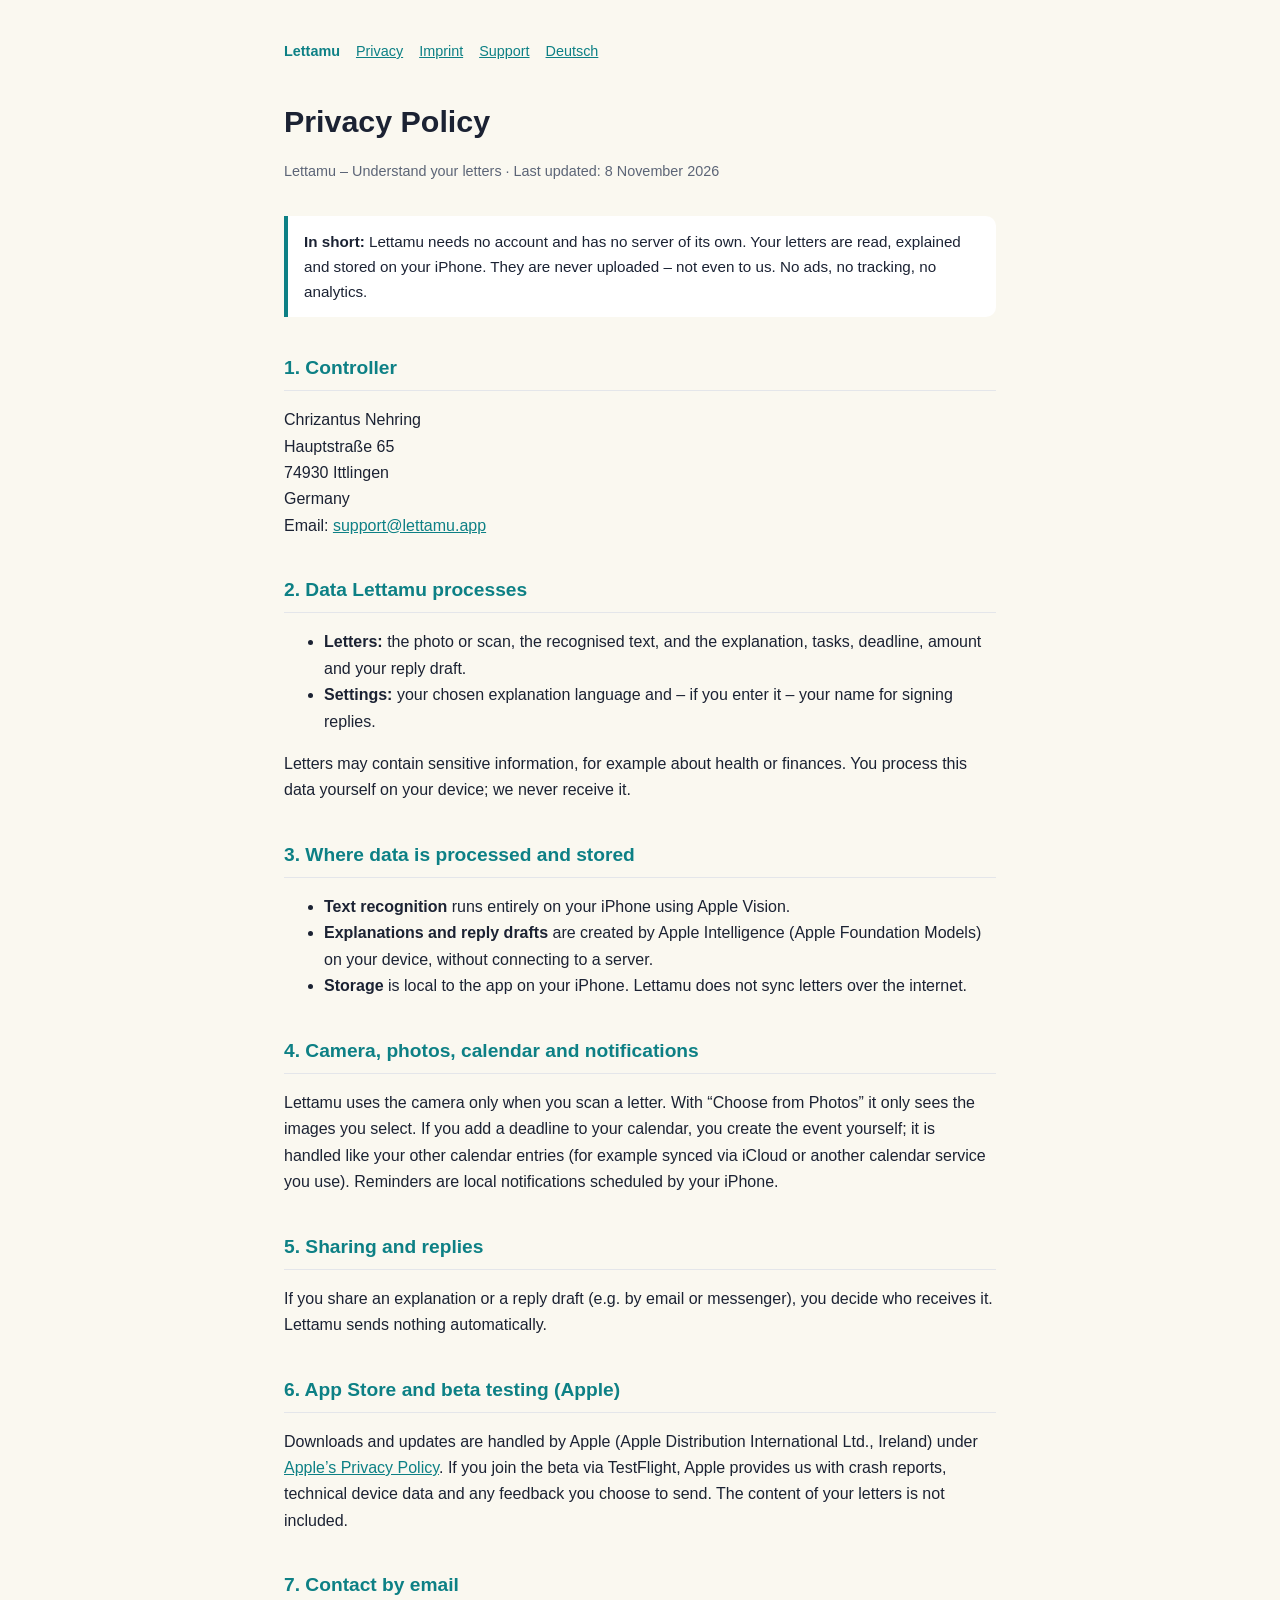
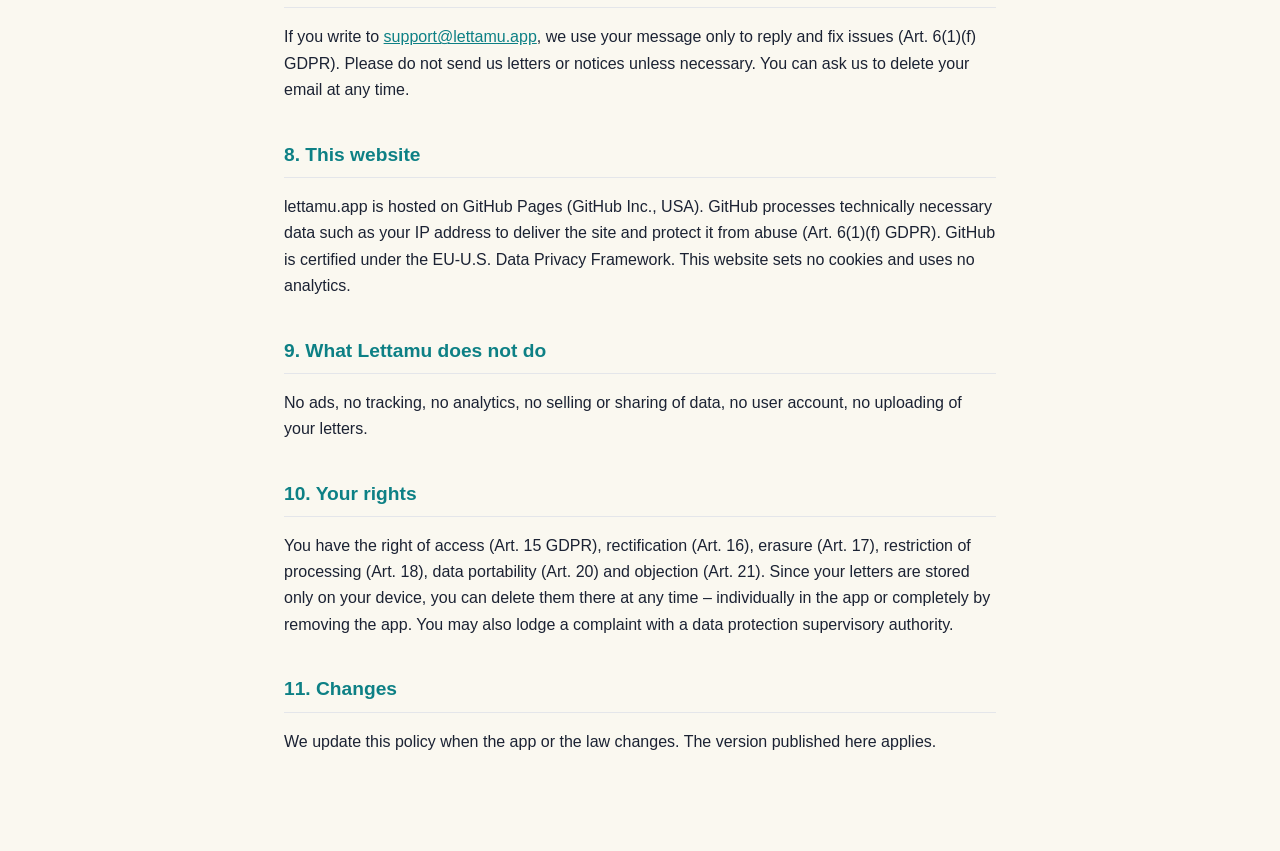
==== privacy.html @ 24db43f4 "Website lettamu.app: Start, Datenschutz, Support, Impressum (DE/EN) Co-Authored-By: Claude Opus 5.5 " ====
<!DOCTYPE html>
<html lang="en">
<head>
<meta charset="utf-8">
<meta name="viewport" content="width=device-width, initial-scale=1">
<title>Privacy – Lettamu</title>
<link rel="icon" href="icon.png">
<link rel="apple-touch-icon" href="apple-touch-icon.png">
<link rel="stylesheet" href="style.css">
</head>
<body>
<div class="seite">
<nav class="leiste"><a class="home" href="en.html">Lettamu</a><a href="privacy.html">Privacy</a><a href="imprint.html">Imprint</a><a href="support-en.html">Support</a><a href="./" lang="de">Deutsch</a></nav>
<h1>Privacy Policy</h1>
<p class="stand">Lettamu – Understand your letters · Last updated: 8 November 2026</p>
<div class="hinweis"><strong>In short:</strong> Lettamu needs no account and has no server of its own. Your letters are read, explained and stored on your iPhone. They are never uploaded – not even to us. No ads, no tracking, no analytics.</div>
<h2>1. Controller</h2>
<p>Chrizantus Nehring<br>Hauptstraße 65<br>74930 Ittlingen<br>Germany<br>Email: <a href="mailto:support@lettamu.app">support@lettamu.app</a></p>
<h2>2. Data Lettamu processes</h2>
<ul>
<li><strong>Letters:</strong> the photo or scan, the recognised text, and the explanation, tasks, deadline, amount and your reply draft.</li>
<li><strong>Settings:</strong> your chosen explanation language and – if you enter it – your name for signing replies.</li>
</ul>
<p>Letters may contain sensitive information, for example about health or finances. You process this data yourself on your device; we never receive it.</p>
<h2>3. Where data is processed and stored</h2>
<ul>
<li><strong>Text recognition</strong> runs entirely on your iPhone using Apple Vision.</li>
<li><strong>Explanations and reply drafts</strong> are created by Apple Intelligence (Apple Foundation Models) on your device, without connecting to a server.</li>
<li><strong>Storage</strong> is local to the app on your iPhone. Lettamu does not sync letters over the internet.</li>
</ul>
<h2>4. Camera, photos, calendar and notifications</h2>
<p>Lettamu uses the camera only when you scan a letter. With “Choose from Photos” it only sees the images you select. If you add a deadline to your calendar, you create the event yourself; it is handled like your other calendar entries (for example synced via iCloud or another calendar service you use). Reminders are local notifications scheduled by your iPhone.</p>
<h2>5. Sharing and replies</h2>
<p>If you share an explanation or a reply draft (e.g. by email or messenger), you decide who receives it. Lettamu sends nothing automatically.</p>
<h2>6. App Store and beta testing (Apple)</h2>
<p>Downloads and updates are handled by Apple (Apple Distribution International Ltd., Ireland) under <a href="https://www.apple.com/legal/privacy/">Apple’s Privacy Policy</a>. If you join the beta via TestFlight, Apple provides us with crash reports, technical device data and any feedback you choose to send. The content of your letters is not included.</p>
<h2>7. Contact by email</h2>
<p>If you write to <a href="mailto:support@lettamu.app">support@lettamu.app</a>, we use your message only to reply and fix issues (Art. 6(1)(f) GDPR). Please do not send us letters or notices unless necessary. You can ask us to delete your email at any time.</p>
<h2>8. This website</h2>
<p>lettamu.app is hosted on GitHub Pages (GitHub Inc., USA). GitHub processes technically necessary data such as your IP address to deliver the site and protect it from abuse (Art. 6(1)(f) GDPR). GitHub is certified under the EU-U.S. Data Privacy Framework. This website sets no cookies and uses no analytics.</p>
<h2>9. What Lettamu does not do</h2>
<p>No ads, no tracking, no analytics, no selling or sharing of data, no user account, no uploading of your letters.</p>
<h2>10. Your rights</h2>
<p>You have the right of access (Art. 15 GDPR), rectification (Art. 16), erasure (Art. 17), restriction of processing (Art. 18), data portability (Art. 20) and objection (Art. 21). Since your letters are stored only on your device, you can delete them there at any time – individually in the app or completely by removing the app. You may also lodge a complaint with a data protection supervisory authority.</p>
<h2>11. Changes</h2>
<p>We update this policy when the app or the law changes. The version published here applies.</p>
</div>
</body>
</html>
---- style.css ----
:root { --tinte:#17203a; --petrol:#0d8085; --petrol-hell:#5cc4c4; --gold:#f0a540; --papier:#faf8f0; --text:#1b2233; --leise:#5c6577; --karte:#ffffff; --rand:#e4e6ea; color-scheme: light dark; }
@media (prefers-color-scheme: dark) {
  :root { --papier:#11151f; --text:#e8ebf1; --leise:#a5adbd; --karte:#1a2030; --rand:#2a3142; --petrol:#5cc4c4; }
}
* { box-sizing: border-box; }
body { margin:0; font-family:-apple-system,BlinkMacSystemFont,"Segoe UI",Roboto,Helvetica,Arial,sans-serif; background:var(--papier); color:var(--text); line-height:1.65; }
a { color:var(--petrol); }

/* Startseite */
header.hero { background:radial-gradient(circle at 50% 0%, #1e6d74, var(--tinte) 72%); color:#fff; text-align:center; padding:56px 16px 64px; }
.icon { width:120px; height:120px; border-radius:27px; box-shadow:0 18px 40px rgba(0,0,0,.35); }
.hero h1 { font-size:2.6rem; margin:20px 0 4px; letter-spacing:.3px; }
.tag { font-size:1.25rem; color:#ffd89a; font-weight:700; margin:0 0 18px; }
.hero p { max-width:580px; margin:0 auto; color:rgba(255,255,255,.86); }
.bald { display:inline-block; margin-top:26px; padding:14px 28px; border-radius:999px; font-weight:800; color:var(--tinte); background:linear-gradient(135deg,#ffd89a,var(--gold)); }
.sprache { position:absolute; top:14px; right:16px; color:rgba(255,255,255,.8); font-size:.9rem; text-decoration:none; }
main.start { max-width:780px; margin:0 auto; padding:40px 16px 24px; }
main.start h2 { font-size:1.4rem; margin:8px 0 18px; text-align:center; }
.schritte { display:grid; grid-template-columns:repeat(auto-fit,minmax(200px,1fr)); gap:12px; margin-bottom:40px; }
.schritt { text-align:center; padding:8px; }
.schritt .nr { display:inline-flex; width:40px; height:40px; border-radius:50%; align-items:center; justify-content:center; background:var(--petrol); color:#fff; font-weight:800; }
.schritt b { display:block; margin-top:8px; }
.schritt span { color:var(--leise); font-size:.95rem; }
.raster { display:grid; grid-template-columns:repeat(auto-fit,minmax(220px,1fr)); gap:12px; }
.karte { background:var(--karte); border:1px solid var(--rand); border-radius:18px; padding:16px 18px; }
.karte b { display:block; color:var(--petrol); margin-bottom:4px; }
.karte span { color:var(--leise); font-size:.95rem; }
.zitat { text-align:center; margin:44px auto 8px; max-width:580px; color:var(--leise); }
.zitat strong { display:block; font-size:1.6rem; color:var(--text); margin-bottom:6px; }
.klein { text-align:center; color:var(--leise); font-size:.9rem; margin-top:32px; }
footer { text-align:center; padding:24px 16px 40px; font-size:.9rem; color:var(--leise); }
footer a { color:var(--leise); margin:0 10px; display:inline-block; }

/* Textseiten */
.seite { max-width:760px; margin:0 auto; padding:2.5rem 1.5rem 5rem; }
.seite h1 { font-size:1.9rem; margin-bottom:.25rem; }
.seite h2 { font-size:1.2rem; margin-top:2.2rem; border-bottom:1px solid var(--rand); padding-bottom:.4rem; color:var(--petrol); }
.stand { color:var(--leise); font-size:.9rem; margin-bottom:2rem; }
.hinweis { background:var(--karte); border-left:4px solid var(--petrol); padding:.8rem 1rem; margin:1rem 0; font-size:.95rem; border-radius:0 10px 10px 0; }
nav.leiste { margin-bottom:2rem; font-size:.9rem; display:flex; flex-wrap:wrap; gap:.4rem 1rem; }
nav.leiste .home { font-weight:700; text-decoration:none; }
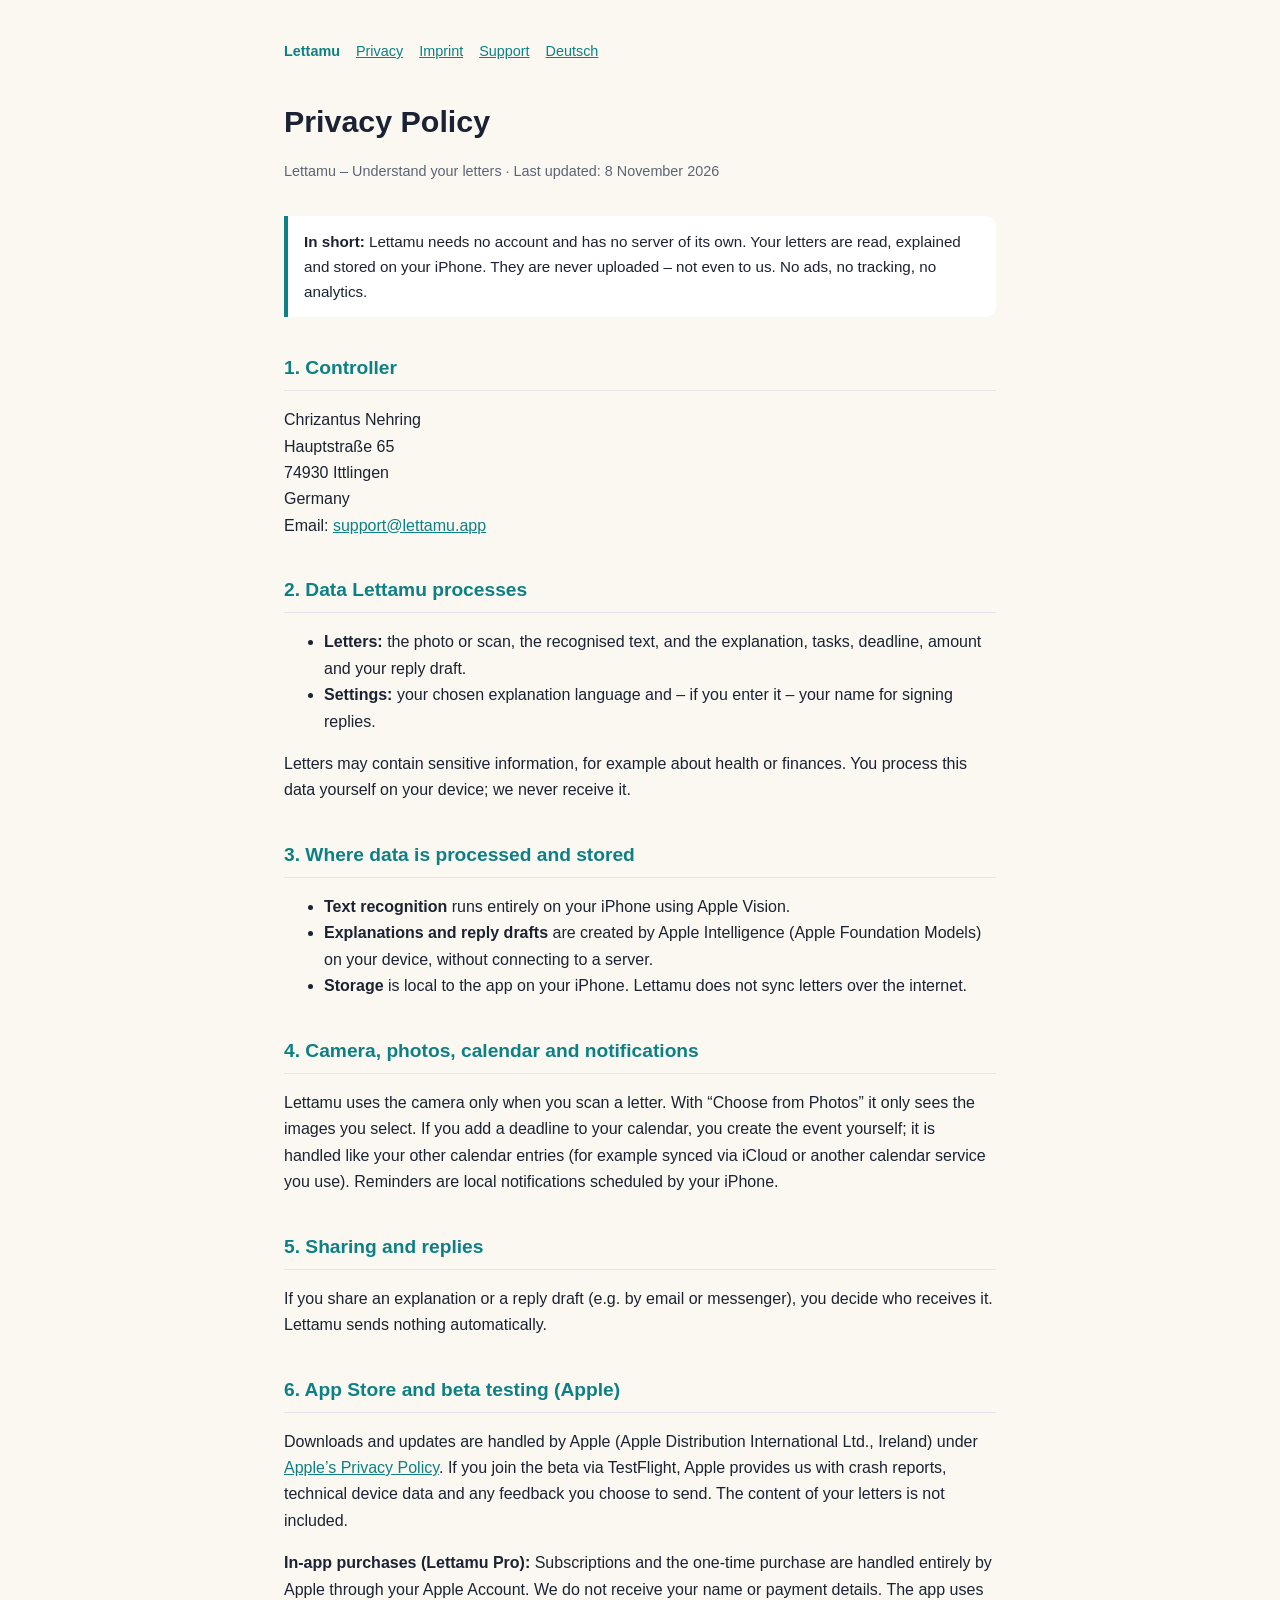
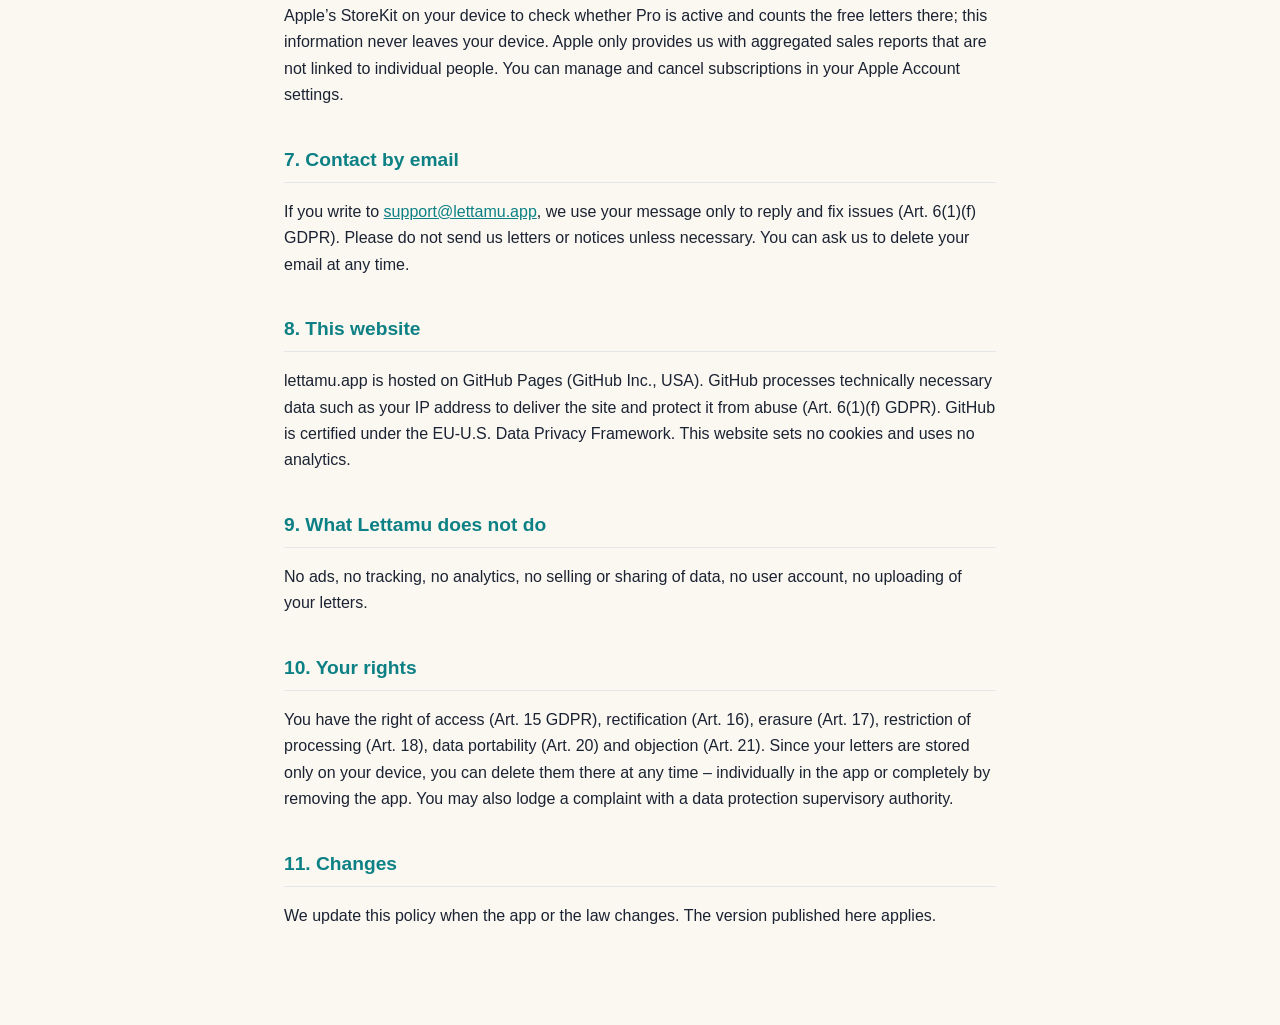
==== commit fcfa95ca: "Datenschutz: Abschnitt In-App-Käufe (Lettamu Pro) Co-Authored-By: Claude Opus 5.5 <noreply@anthropic" ====
--- a/privacy.html
+++ b/privacy.html
@@ -34,6 +34,7 @@
 <p>If you share an explanation or a reply draft (e.g. by email or messenger), you decide who receives it. Lettamu sends nothing automatically.</p>
 <h2>6. App Store and beta testing (Apple)</h2>
 <p>Downloads and updates are handled by Apple (Apple Distribution International Ltd., Ireland) under <a href="https://www.apple.com/legal/privacy/">Apple’s Privacy Policy</a>. If you join the beta via TestFlight, Apple provides us with crash reports, technical device data and any feedback you choose to send. The content of your letters is not included.</p>
+<p><strong>In-app purchases (Lettamu Pro):</strong> Subscriptions and the one-time purchase are handled entirely by Apple through your Apple Account. We do not receive your name or payment details. The app uses Apple’s StoreKit on your device to check whether Pro is active and counts the free letters there; this information never leaves your device. Apple only provides us with aggregated sales reports that are not linked to individual people. You can manage and cancel subscriptions in your Apple Account settings.</p>
 <h2>7. Contact by email</h2>
 <p>If you write to <a href="mailto:support@lettamu.app">support@lettamu.app</a>, we use your message only to reply and fix issues (Art. 6(1)(f) GDPR). Please do not send us letters or notices unless necessary. You can ask us to delete your email at any time.</p>
 <h2>8. This website</h2>
